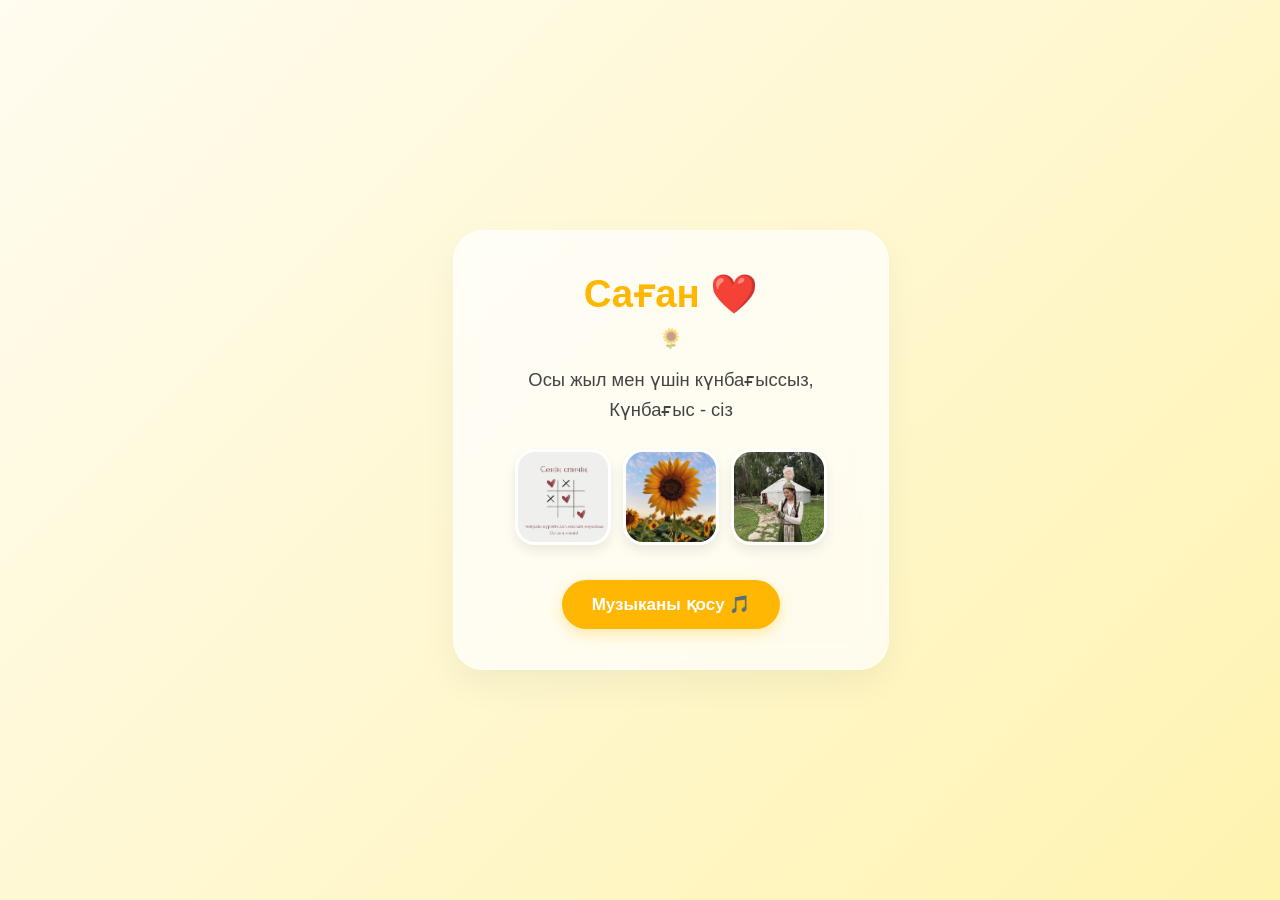
==== index.html @ 0c213ef9 "Update index.html" ====
<!DOCTYPE html>
<html lang="kk">
<head>
  <meta charset="UTF-8">
  <meta name="viewport" content="width=device-width, initial-scale=1.0">
  <title>Саған ❤️</title>
  <link rel="stylesheet" href="style.css">
</head>
<body>

  <div class="falling-elements" id="falling-container"></div>

  <div class="wrapper">
    <div class="container">
      <h1 class="title">Саған ❤️</h1>

      <div class="divider">🌻</div>

      <p class="main-text">
        Осы жыл мен үшін күнбағыссыз, <br>
        Күнбағыс - сіз
      </p>

      <div class="images">
        <div class="img-frame"><img src="cute.jpg" alt="cute"></div>
        <div class="img-frame main-frame"><img src="sunflower.avif" alt="sunflower"></div>
        <div class="img-frame"><img src="girl2.jpg" alt="girl"></div>
      </div>

      <button id="musicBtn" onclick="playMusic()">Музыканы қосу 🎵</button>

      <audio id="audio1" src="Bal.mp3"></audio>
      <audio id="audio2" src="orda.mp3"></audio>
    </div>
  </div>

  <script>
    function playMusic() {
      const a1 = document.getElementById("audio1");
      const a2 = document.getElementById("audio2");
      const btn = document.getElementById("musicBtn");
      const songs = [a1, a2];

      songs.forEach(song => {
        song.pause();
        song.currentTime = 0;
      });

      const randomSong = songs[Math.floor(Math.random() * songs.length)];
      randomSong.play().catch(e => console.log("Музыканы ойнатуға рұқсат керек"));
      
      btn.innerText = "Келесі ән 🎶";
    }

    // --- Анимация падающих элементов (Подсолнухи + Сердечки) ---
    function createFallingElement() {
      const container = document.getElementById('falling-container');
      const element = document.createElement('div');
      
      // Выбираем случайно: подсолнух или сердечко
      const types = ['🌻', '❤️', '💖', '✨'];
      element.innerText = types[Math.floor(Math.random() * types.length)];
      
      element.className = 'falling-item';
      
      // Рандомная позиция по горизонтали
      element.style.left = Math.random() * 100 + "vw";
      
      // Рандомная скорость (дольше = плавнее)
      const duration = Math.random() * 5 + 5; // от 5 до 10 секунд
      element.style.animationDuration = duration + "s";
      
      // Рандомный размер
      const size = Math.random() * 10 + 15; // от 15 до 25px
      element.style.fontSize = size + "px";
      
      // Рандомная задержка (чтобы не все сразу)
      element.style.animationDelay = Math.random() * 5 + "s";

      container.appendChild(element);

      // Удаляем элемент после завершения анимации
      setTimeout(() => {
        element.remove();
      }, (duration + 5) * 1000);
    }

    // Создаем элементы постоянно
    setInterval(createFallingElement, 400); // каждые 0.4 секунды
  </script>
</body>
</html>
---- style.css ----
/* --- Основные стили (спокойные) --- */
body {
  margin: 0;
  padding: 0;
  font-family: 'Segoe UI', Roboto, Helvetica, Arial, sans-serif;
  /* Мягкий статический градиент, без анимации фона */
  background: linear-gradient(135deg, #fffcf0 0%, #fff3b0 100%);
  display: flex;
  justify-content: center;
  align-items: center;
  min-height: 100vh;
  overflow: hidden;
}

.wrapper {
  z-index: 10;
  padding: 20px;
}

/* --- Контейнер (Эффект чистого стекла) --- */
.container {
  text-align: center;
  background: rgba(255, 255, 255, 0.7);
  backdrop-filter: blur(15px);
  -webkit-backdrop-filter: blur(15px);
  padding: 40px 30px;
  border-radius: 30px;
  box-shadow: 0 15px 35px rgba(0,0,0,0.05);
  border: 1px solid rgba(255, 255, 255, 0.5);
  max-width: 420px;
  width: 100%;
  
  /* Плавное, статичное появление */
  opacity: 0;
  animation: cardFadeIn 1s ease-out forwards;
}

@keyframes cardFadeIn {
  to { opacity: 1; }
}

/* --- Типографика --- */
h1.title {
  color: #ffb703;
  font-size: 2.4rem;
  margin: 0 0 10px 0;
  font-weight: 700;
}

.divider {
  font-size: 1.2rem;
  margin: 5px 0;
  opacity: 0.5;
}

.main-text {
  font-size: 1.15rem;
  color: #444;
  margin: 15px 0 25px 0;
  line-height: 1.6;
  font-weight: 400;
}

/* --- Блок Изображений (ИСПРАВЛЕНО) --- */
.images {
  display: flex;
  justify-content: center;
  align-items: center;
  gap: 12px; /* Чуть меньше отступ */
  margin: 25px 0;
}

.img-frame {
  /* ТЕПЕРЬ ВСЕ ОДИНАКОВЫЕ */
  width: 90px;
  height: 90px;
  border-radius: 20px;
  overflow: hidden;
  box-shadow: 0 6px 12px rgba(0,0,0,0.08);
  border: 3px solid white; /* Более тонкая рамочка */
  transition: all 0.4s ease;
  background: #fdfdfd; /* Фон для рамочки, если фото долго грузится */
}

/* Убрали .main-frame, чтобы не выделять центр размером */

.img-frame img {
  width: 100%;
  height: 100%;
  object-fit: cover; /* Заполняет квадрат */
  object-position: center; /* Центрирует подсолнух (можно сменить на 'top' или 'bottom' если надо) */
}

/* Мягкий эффект при наведении */
.img-frame:hover {
  transform: translateY(-5px) scale(1.05);
  box-shadow: 0 10px 20px rgba(0,0,0,0.12);
}

/* --- Кнопка --- */
button {
  margin-top: 10px;
  padding: 14px 30px;
  border: none;
  background: #ffb703;
  color: white;
  border-radius: 50px;
  cursor: pointer;
  font-size: 17px;
  font-weight: 600;
  transition: all 0.3s ease;
  box-shadow: 0 5px 15px rgba(255, 183, 3, 0.3);
}

button:hover {
  background: #fb8500;
  transform: translateY(-2px);
  box-shadow: 0 7px 18px rgba(251, 133, 0, 0.4);
}

/* --- Падающие элементы (сохраняем, они красивые) --- */
.falling-elements {
  position: fixed;
  top: 0;
  left: 0;
  width: 100%;
  height: 100%;
  pointer-events: none;
  z-index: 1;
}

.falling-item {
  position: absolute;
  top: -50px;
  animation: fall linear infinite;
}

@keyframes fall {
  0% { transform: translateY(0vh) rotate(0deg); opacity: 0; }
  10% { opacity: 0.7; }
  90% { opacity: 0.7; }
  100% { transform: translateY(105vh) rotate(360deg); opacity: 0; }
}
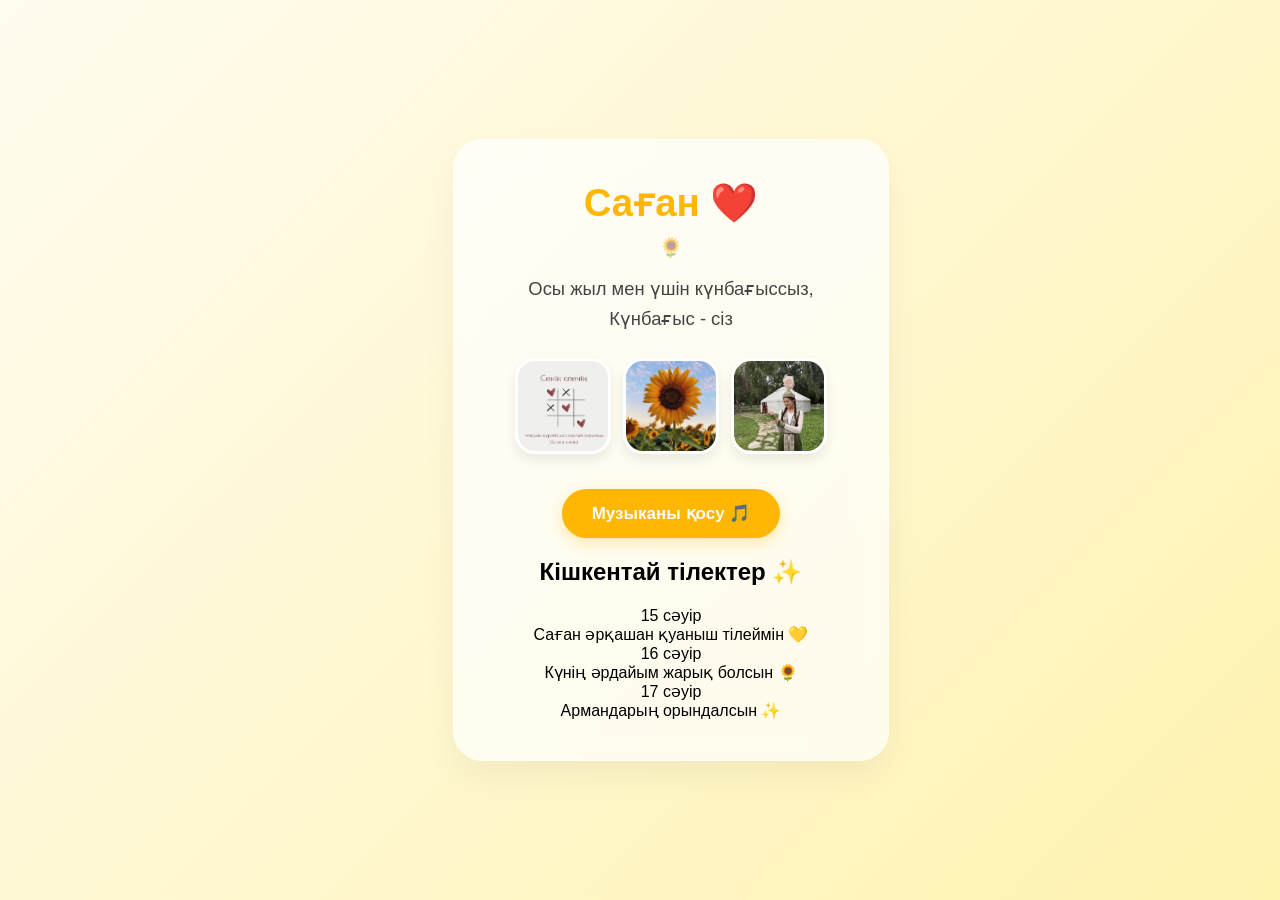
==== commit 6f413318: "Update index.html" ====
--- a/index.html
+++ b/index.html
@@ -31,6 +31,25 @@
 
       <audio id="audio1" src="Bal.mp3"></audio>
       <audio id="audio2" src="orda.mp3"></audio>
+      <div class="wishes">
+  <h2>Кішкентай тілектер ✨</h2>
+
+  <div class="wish" onclick="toggleWish(this)">
+    <div class="date">15 сәуір</div>
+    <div class="text">Саған әрқашан қуаныш тілеймін 💛</div>
+  </div>
+
+  <div class="wish" onclick="toggleWish(this)">
+    <div class="date">16 сәуір</div>
+    <div class="text">Күнің әрдайым жарық болсын 🌻</div>
+  </div>
+
+  <div class="wish" onclick="toggleWish(this)">
+    <div class="date">17 сәуір</div>
+    <div class="text">Армандарың орындалсын ✨</div>
+  </div>
+
+</div>
     </div>
   </div>
 
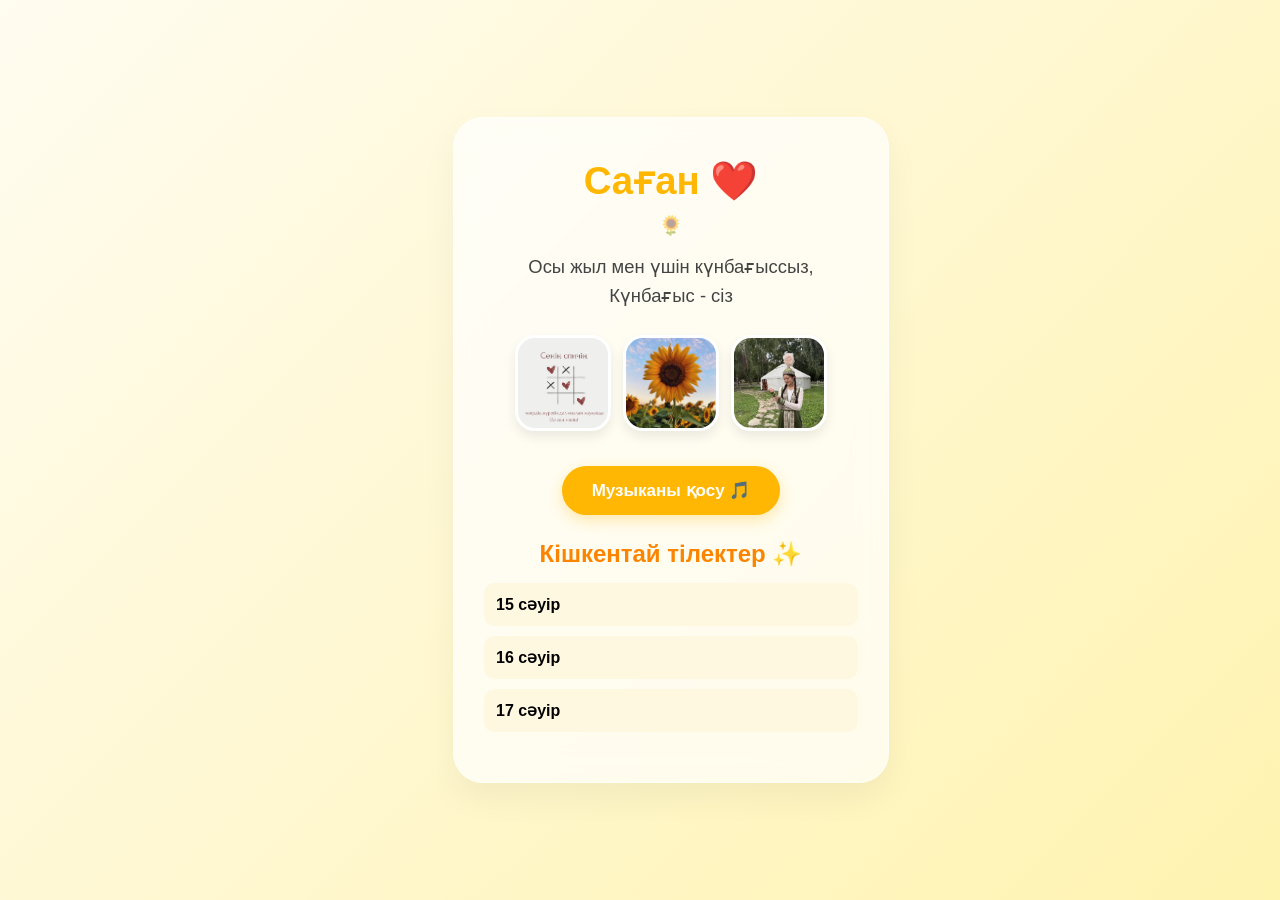
==== commit 27cafd2e: "Update index.html" ====
--- a/index.html
+++ b/index.html
@@ -106,6 +106,15 @@
 
     // Создаем элементы постоянно
     setInterval(createFallingElement, 400); // каждые 0.4 секунды
+    function toggleWish(element) {
+  const text = element.querySelector(".text");
+
+  if (text.style.display === "block") {
+    text.style.display = "none";
+  } else {
+    text.style.display = "block";
+  }
+}
   </script>
 </body>
 </html>
--- a/style.css
+++ b/style.css
@@ -140,4 +140,39 @@
   10% { opacity: 0.7; }
   90% { opacity: 0.7; }
   100% { transform: translateY(105vh) rotate(360deg); opacity: 0; }
-}+}
+
+
+.wishes {
+  margin-top: 25px;
+  text-align: left;
+}
+
+.wishes h2 {
+  text-align: center;
+  color: #fb8500;
+  margin-bottom: 15px;
+}
+
+.wish {
+  background: #fff8e1;
+  padding: 12px;
+  border-radius: 10px;
+  margin-bottom: 10px;
+  cursor: pointer;
+  transition: 0.2s;
+}
+
+.wish:hover {
+  background: #ffe4a1;
+}
+
+.date {
+  font-weight: bold;
+}
+
+.text {
+  display: none;
+  margin-top: 8px;
+  color: #555;
+}
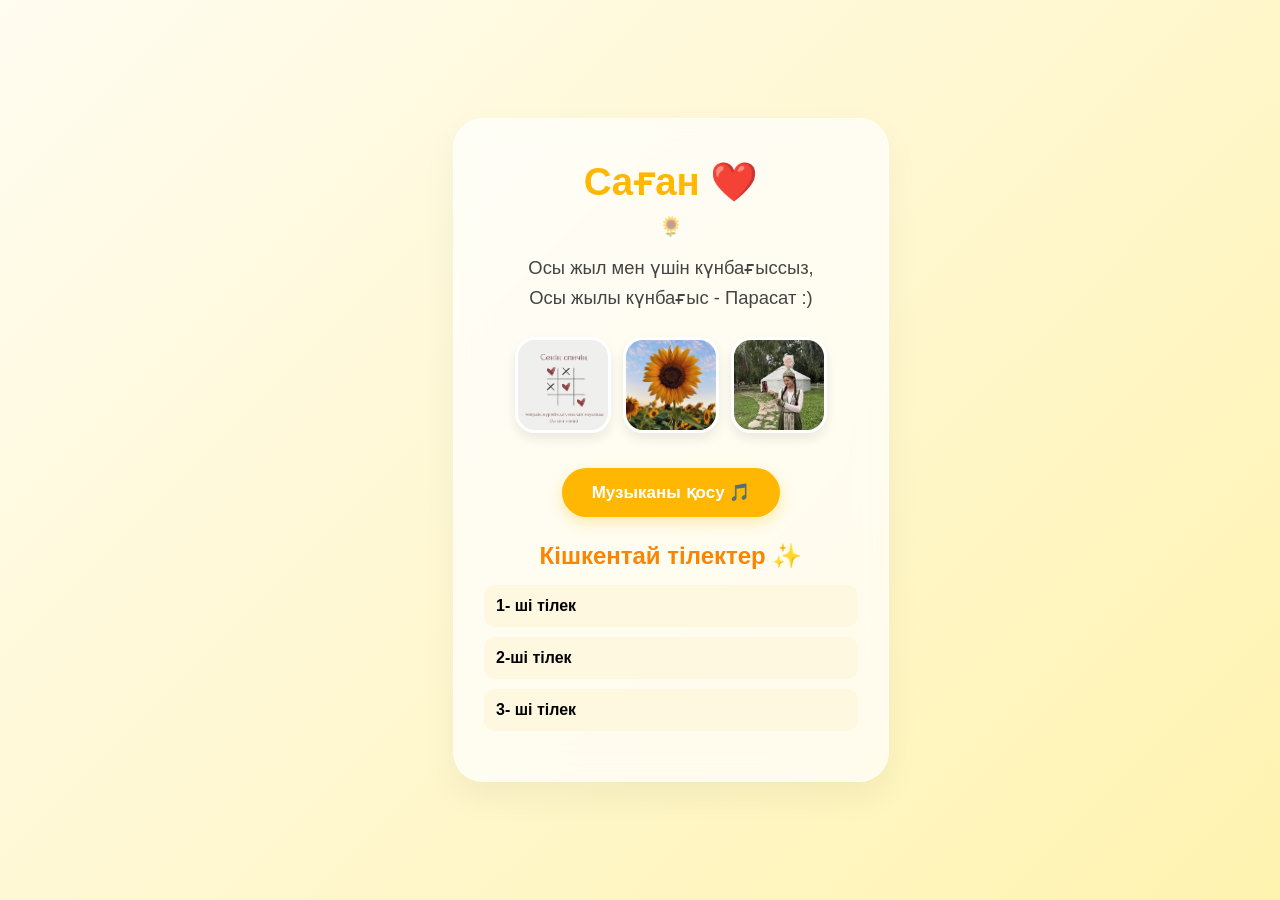
==== commit 40fc3690: "Update index.html" ====
--- a/index.html
+++ b/index.html
@@ -18,7 +18,7 @@
 
       <p class="main-text">
         Осы жыл мен үшін күнбағыссыз, <br>
-        Күнбағыс - сіз
+        Осы жылы күнбағыс - Парасат :)
       </p>
 
       <div class="images">
@@ -35,17 +35,17 @@
   <h2>Кішкентай тілектер ✨</h2>
 
   <div class="wish" onclick="toggleWish(this)">
-    <div class="date">15 сәуір</div>
+    <div class="date">1- ші тілек</div>
     <div class="text">Саған әрқашан қуаныш тілеймін 💛</div>
   </div>
 
   <div class="wish" onclick="toggleWish(this)">
-    <div class="date">16 сәуір</div>
+    <div class="date">2-ші тілек</div>
     <div class="text">Күнің әрдайым жарық болсын 🌻</div>
   </div>
 
   <div class="wish" onclick="toggleWish(this)">
-    <div class="date">17 сәуір</div>
+    <div class="date">3- ші тілек </div>
     <div class="text">Армандарың орындалсын ✨</div>
   </div>
 
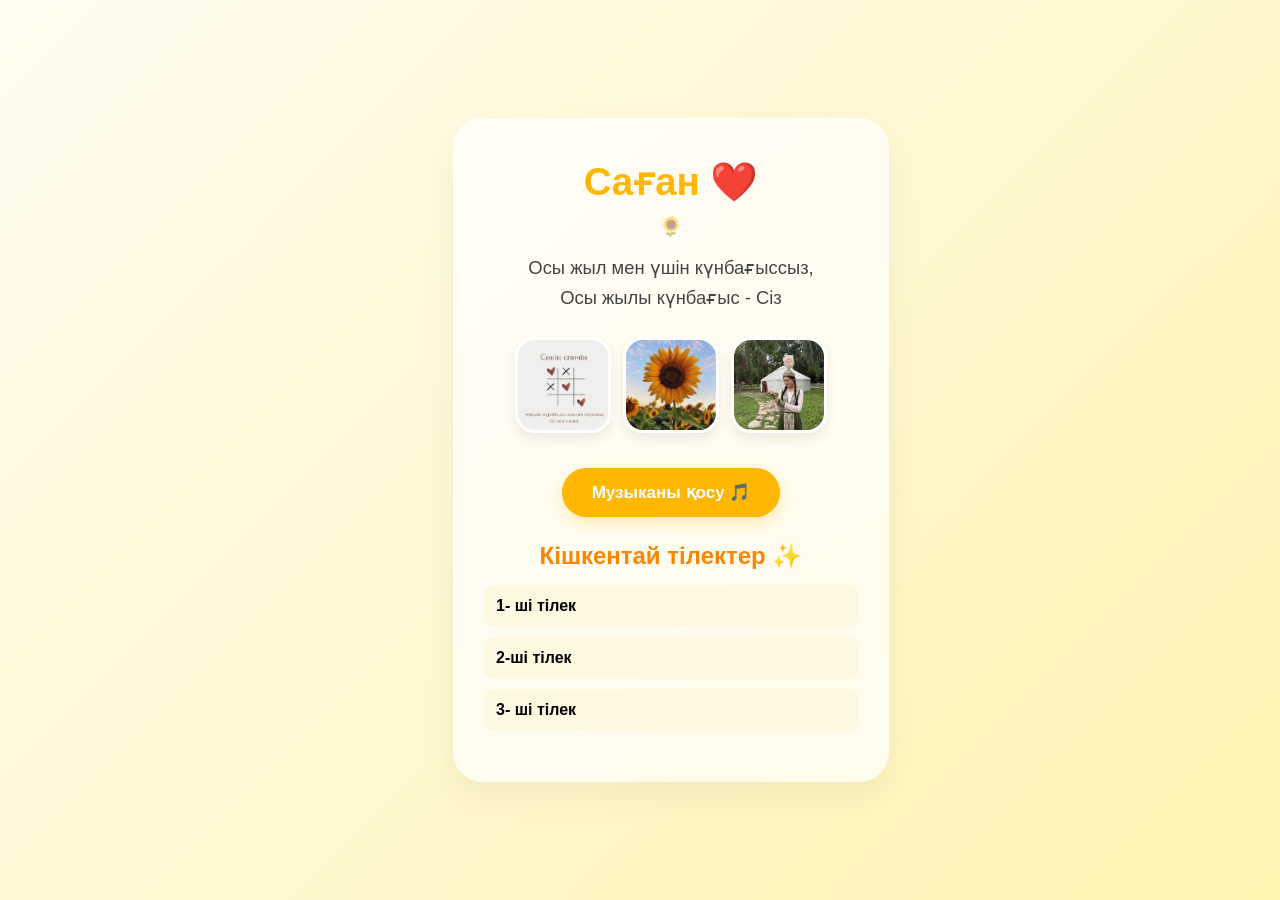
==== commit 1ababa76: "Update index.html" ====
--- a/index.html
+++ b/index.html
@@ -18,7 +18,7 @@
 
       <p class="main-text">
         Осы жыл мен үшін күнбағыссыз, <br>
-        Осы жылы күнбағыс - Парасат :)
+        Осы жылы күнбағыс - Сіз
       </p>
 
       <div class="images">
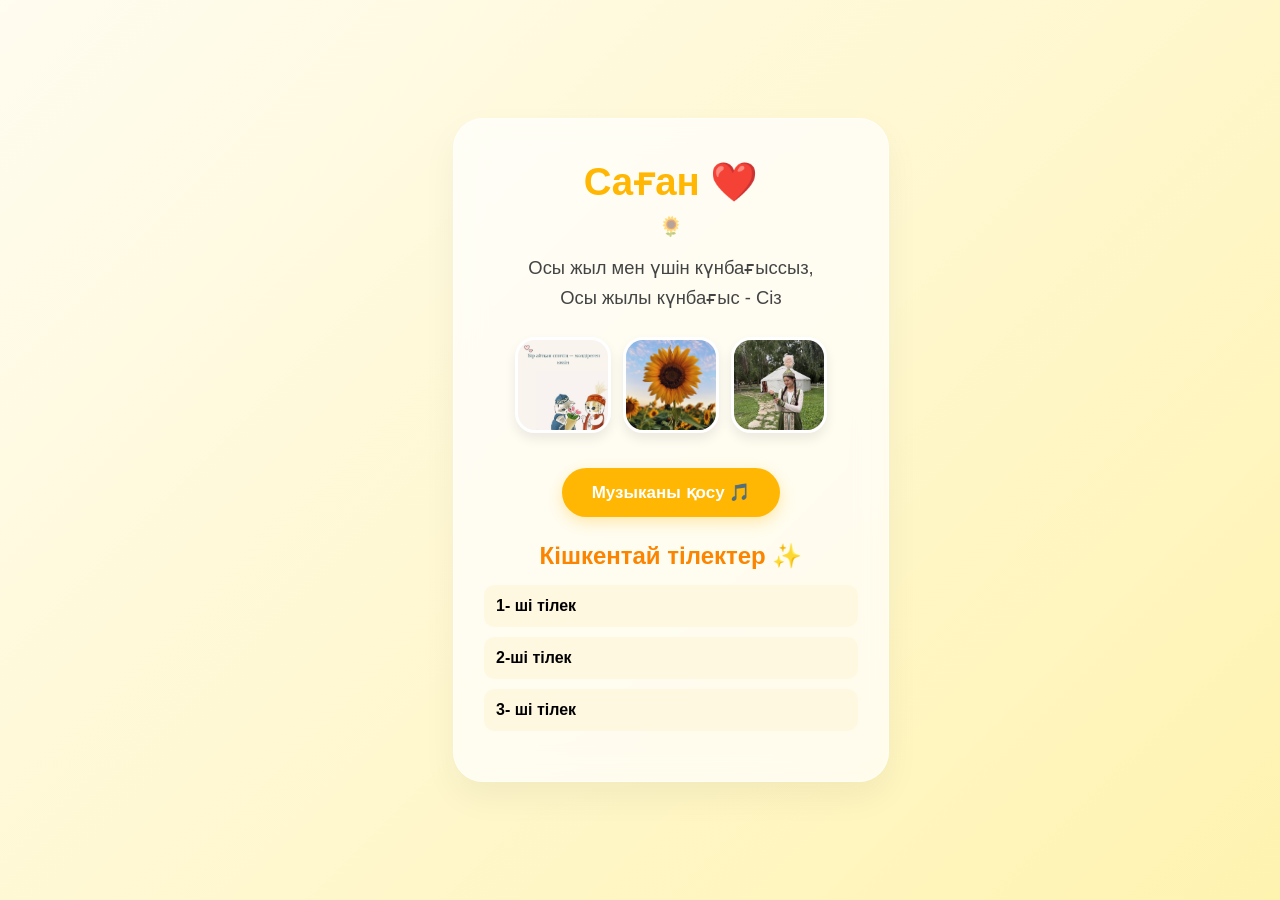
==== commit 69f8875b: "Update index.html" ====
--- a/index.html
+++ b/index.html
@@ -22,7 +22,7 @@
       </p>
 
       <div class="images">
-        <div class="img-frame"><img src="cute.jpg" alt="cute"></div>
+        <div class="img-frame"><img src="cute2.jpg" alt="cute"></div>
         <div class="img-frame main-frame"><img src="sunflower.avif" alt="sunflower"></div>
         <div class="img-frame"><img src="girl2.jpg" alt="girl"></div>
       </div>
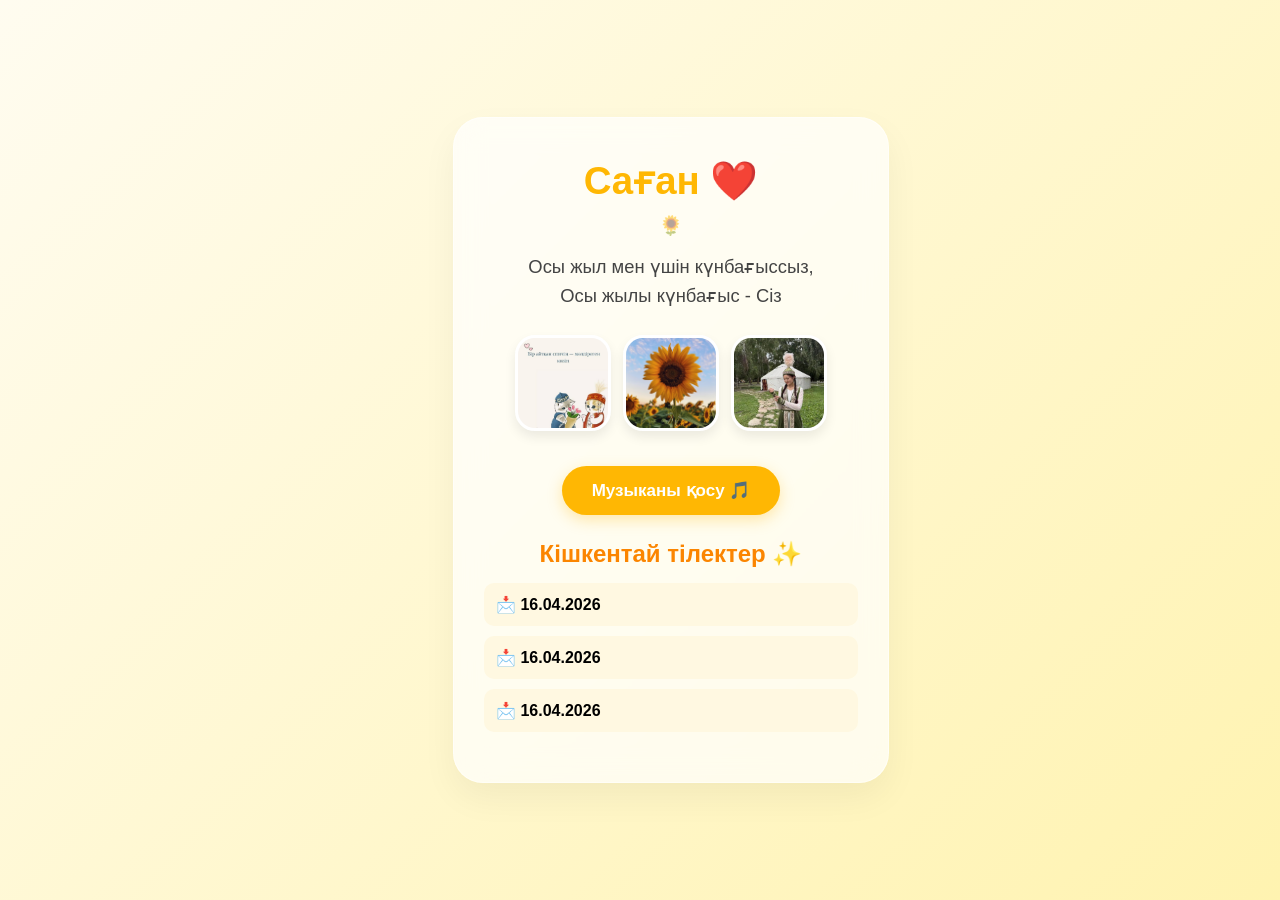
==== commit 847d77c8: "Update index.html" ====
--- a/index.html
+++ b/index.html
@@ -31,21 +31,21 @@
 
       <audio id="audio1" src="Bal.mp3"></audio>
       <audio id="audio2" src="orda.mp3"></audio>
-      <div class="wishes">
+   <div class="wishes">
   <h2>Кішкентай тілектер ✨</h2>
 
   <div class="wish" onclick="toggleWish(this)">
-    <div class="date">1- ші тілек</div>
+    <div class="date">📩 16.04.2026</div>
     <div class="text">Саған әрқашан қуаныш тілеймін 💛</div>
   </div>
 
   <div class="wish" onclick="toggleWish(this)">
-    <div class="date">2-ші тілек</div>
+    <div class="date">📩 16.04.2026</div>
     <div class="text">Күнің әрдайым жарық болсын 🌻</div>
   </div>
 
   <div class="wish" onclick="toggleWish(this)">
-    <div class="date">3- ші тілек </div>
+    <div class="date">📩 16.04.2026</div>
     <div class="text">Армандарың орындалсын ✨</div>
   </div>
 
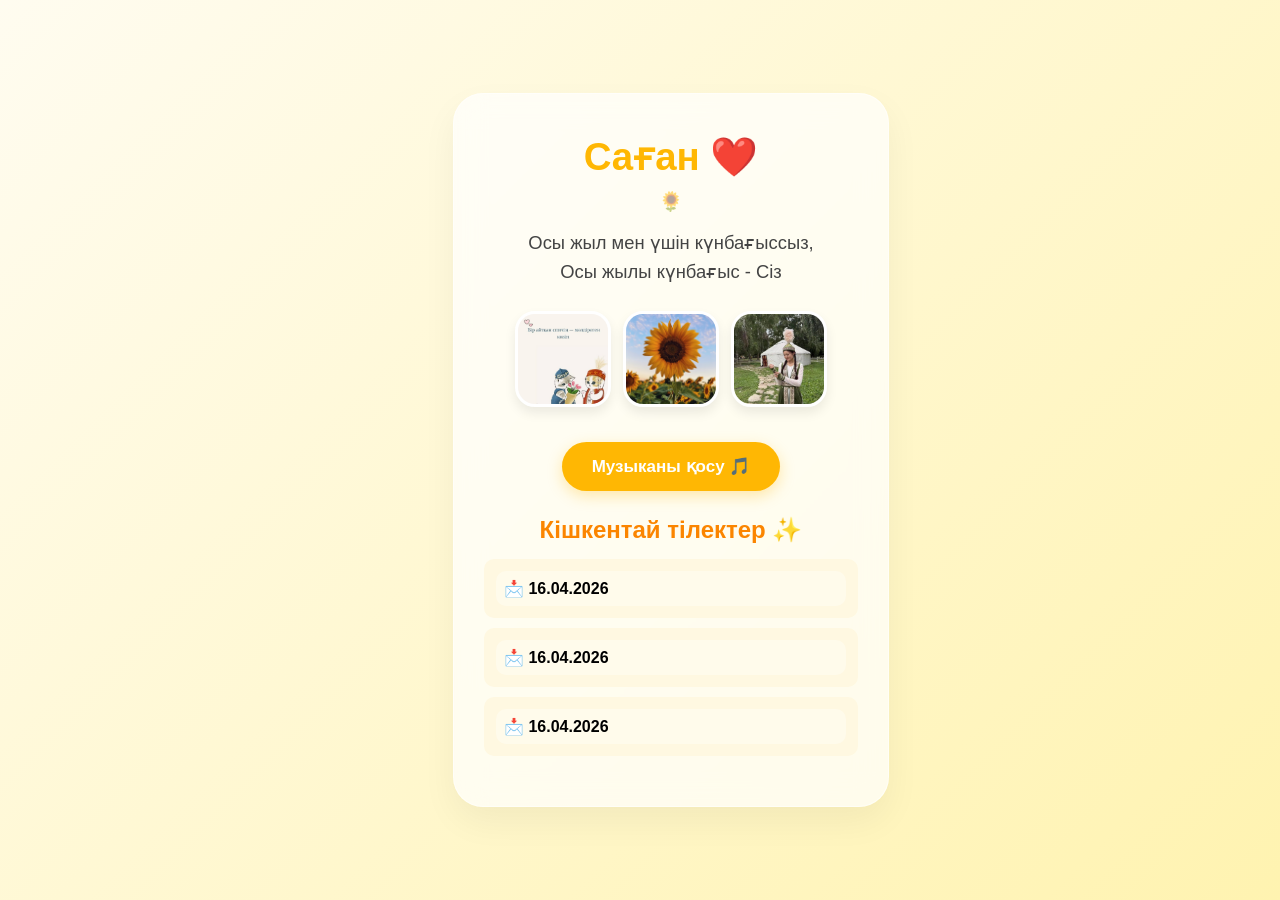
==== commit 37a42d3f: "Update index.html" ====
--- a/index.html
+++ b/index.html
@@ -36,17 +36,17 @@
 
   <div class="wish" onclick="toggleWish(this)">
     <div class="date">📩 16.04.2026</div>
-    <div class="text">Саған әрқашан қуаныш тілеймін 💛</div>
+    <div class="text">Әрқашан Парасатты бол 💛</div>
   </div>
 
   <div class="wish" onclick="toggleWish(this)">
     <div class="date">📩 16.04.2026</div>
-    <div class="text">Күнің әрдайым жарық болсын 🌻</div>
+    <div class="text">Ертенгі сабақта 90+ баға ал 🌻</div>
   </div>
 
   <div class="wish" onclick="toggleWish(this)">
     <div class="date">📩 16.04.2026</div>
-    <div class="text">Армандарың орындалсын ✨</div>
+    <div class="text">I.N.B ✨</div>
   </div>
 
 </div>
--- a/style.css
+++ b/style.css
@@ -176,3 +176,12 @@
   margin-top: 8px;
   color: #555;
 }
+
+
+.date {
+  cursor: pointer;
+  font-weight: bold;
+  background: #fff5;
+  padding: 8px;
+  border-radius: 10px;
+}
